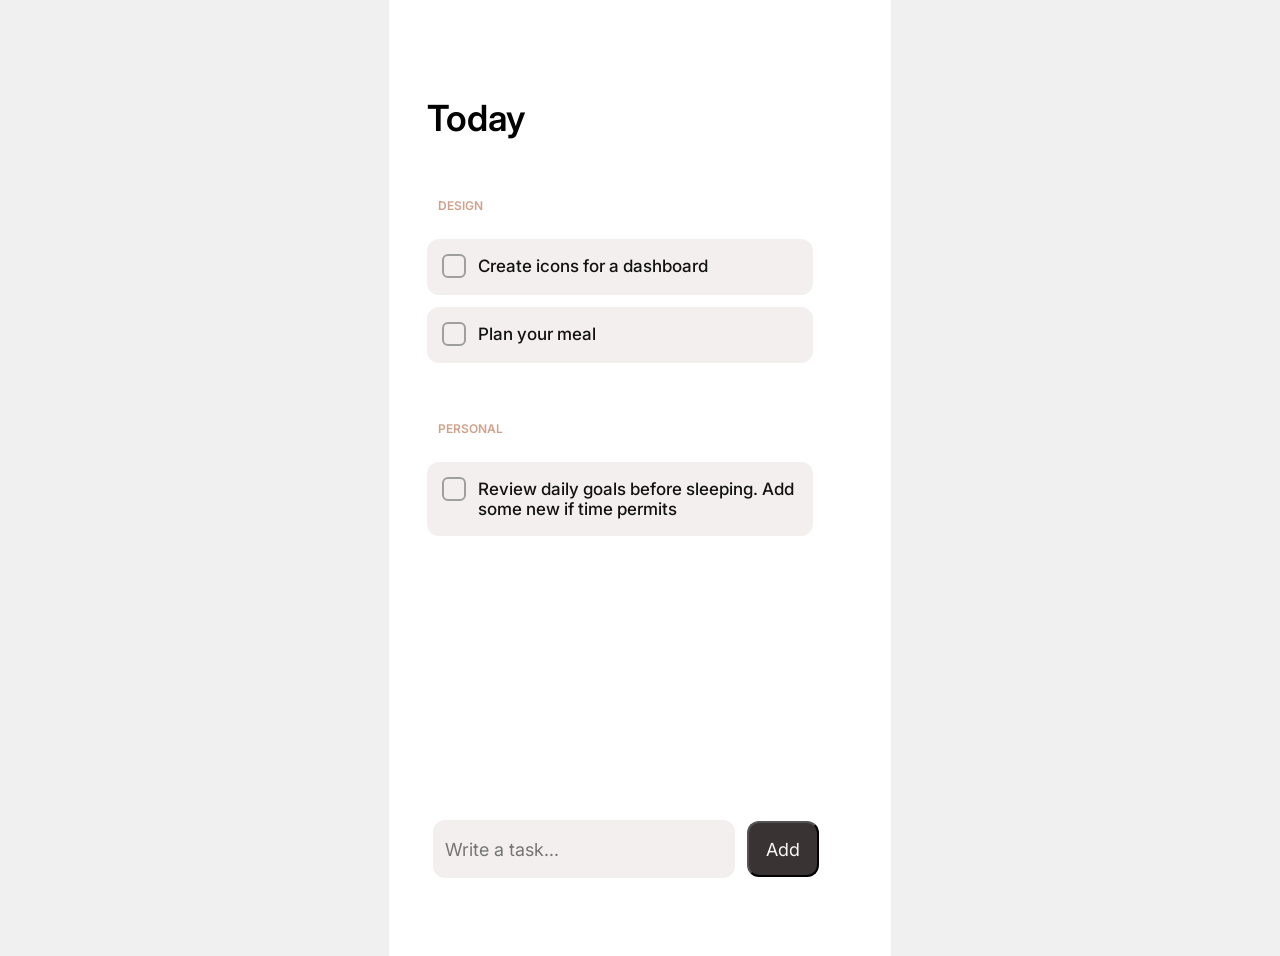
==== docs/index.html @ 2dda9562 "setting up pages" ====
<!DOCTYPE html>
<html lang="en">
    <meta charset="utf-8" />
    <meta name="viewport" content="width=480px" />
    <title>To-Do List</title>
    <link rel="stylesheet" href="../styles/style.css">
    <link href="https://fonts.googleapis.com/css2?family=Inter:wght@400;500;700&display=swap" rel="stylesheet">
    
    <body>
        <div class="page">
            <h1 class="title">
                Today
            </h1>
            <div class="category">
                <h2 class="category-name">DESIGN</h2>
                <ul class="category-tasks" id="design">
                    <li class="task" draggable="true">
                        <div class="checkbox"></div>
                        <p class="task-name">Create icons for a dashboard</p>
                    </li>
                    <li class="task" draggable="true">
                        <div class="checkbox"></div>
                        <p class="task-name">Plan your meal</p>
                    </li>
                </ul>
            </div>
            <div class="category">
                <h2 class="category-name">PERSONAL</h2>
                <ul class="category-tasks" id="personal">
                    <li class="task" draggable="true">
                        <div class="checkbox"></div>
                        <p class="task-name">Review daily goals before sleeping. Add some new if time permits</p>
                    </li>
                </ul>
            </div>
            <div class="add-task">
                <input class="add-task-input" placeholder="Write a task...">
                <button class="add-task-btn">Add</button>
            </div>
        </div>
        <script src="../scripts/script.js"></script>
    </body>
</html>
---- styles/style.css ----
* {
    font-family: 'Inter', sans-serif;
}

body {
    margin: 0;
    padding: 0;
    background-color: #f0f0f0;
    display: flex;
    justify-content: center;
}

input {
    padding-left: 12px;
}

.page {
    width: 480px;
    min-height: 100vh;
    background: #fff;
    padding-top: 56px;
    padding-left: 22px;
}

.title {
    padding: 16px;
    font-size: 36px;
    font-weight: 600;
    gap: 10px;
}

.category {
    margin-top: 32px;
    display: flex;
    flex-direction: column;
    align-items: flex-start;
}

.category-name {
    font-size: 12px;
    font-weight: 600;
    padding-left: 27px;
    padding-right: 16px;
    color: #D1A28B;
    gap: 10px;
    width: 80px;
    height: 15px;
}

.category-tasks {
    display: flex;
    flex-direction: column;
    gap: 12px;
    padding: 16px;
    list-style: none;
    margin: 0;
}

.task {
    display: flex;
    flex-direction: row;
    border-radius: 12px;
    min-height: 56px;
    height: auto;
    width: 386px;
    background-color: #F3EFEE;
    gap: 12px;
}

.task.completed .task-name {
    opacity: 40%;
}

.task.completed {
    border: #0000001A solid 1px;
}

.task.completed .checkbox {
    background-color: #393433;
    opacity: 0.5;
    border: none;
    background-image: url("../images/checked.png");
    background-repeat: no-repeat;
    background-position: center;
    
}

.checkbox {
    height: 24px;
    width: 24px;
    border: 2px solid #9F9F9F;
    border-radius: 6px;
    flex-shrink: 0;
    box-sizing: border-box;
    margin-top: 15px;
    margin-left: 15px;
    cursor: pointer;
}

.task-name {
    font-size: 17px;
    font-weight: 500;
    color: #121212;
}

.add-task {
    display: flex;
    flex-direction: row;
    align-items: center;
    justify-content: center;
    gap: 12px;
    width: 386px;
    padding: 22px;
    position: absolute;
    bottom: 0;
}

.add-task-input {
    width: 297px;
    height: 56px;
    border-radius: 12px;
    background-color: #F3EFEE;
    font-size: 18px;
    border: none;
}

.add-task-btn {
    width: 77px;
    height: 56px;
    border-radius: 12px;
    background-color: #393433;
    color: #F9F5F4;
    font-size: 18px;
    cursor: pointer;
}
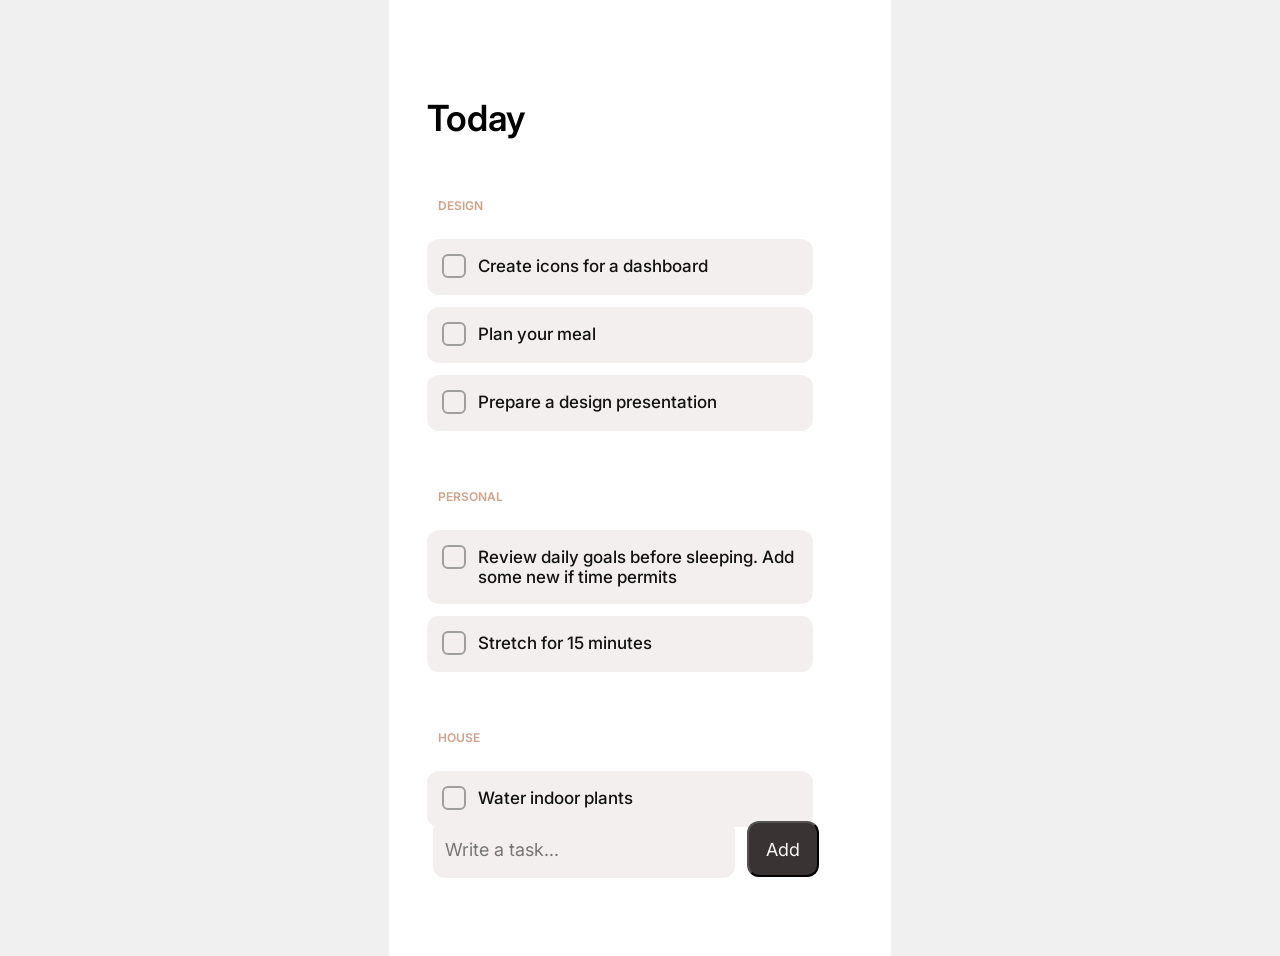
==== commit 894b151e: "added more categories and tasks" ====
--- a/docs/index.html
+++ b/docs/index.html
@@ -22,6 +22,10 @@
                         <div class="checkbox"></div>
                         <p class="task-name">Plan your meal</p>
                     </li>
+                    <li class="task" draggable="true">
+                        <div class="checkbox"></div>
+                        <p class="task-name">Prepare a design presentation</p>
+                    </li>
                 </ul>
             </div>
             <div class="category">
@@ -31,6 +35,20 @@
                         <div class="checkbox"></div>
                         <p class="task-name">Review daily goals before sleeping. Add some new if time permits</p>
                     </li>
+                    <li class="task" draggable="true">
+                        <div class="checkbox"></div>
+                        <p class="task-name">Stretch for 15 minutes</p>
+                    </li>
+                </ul>
+            </div>
+            <div class="category">
+                <h2 class="category-name">HOUSE</h2>
+                <ul class="category-tasks" id="personal">
+                    <li class="task" draggable="true">
+                        <div class="checkbox"></div>
+                        <p class="task-name">Water indoor plants</p>
+                    </li>
+                    
                 </ul>
             </div>
             <div class="add-task">
